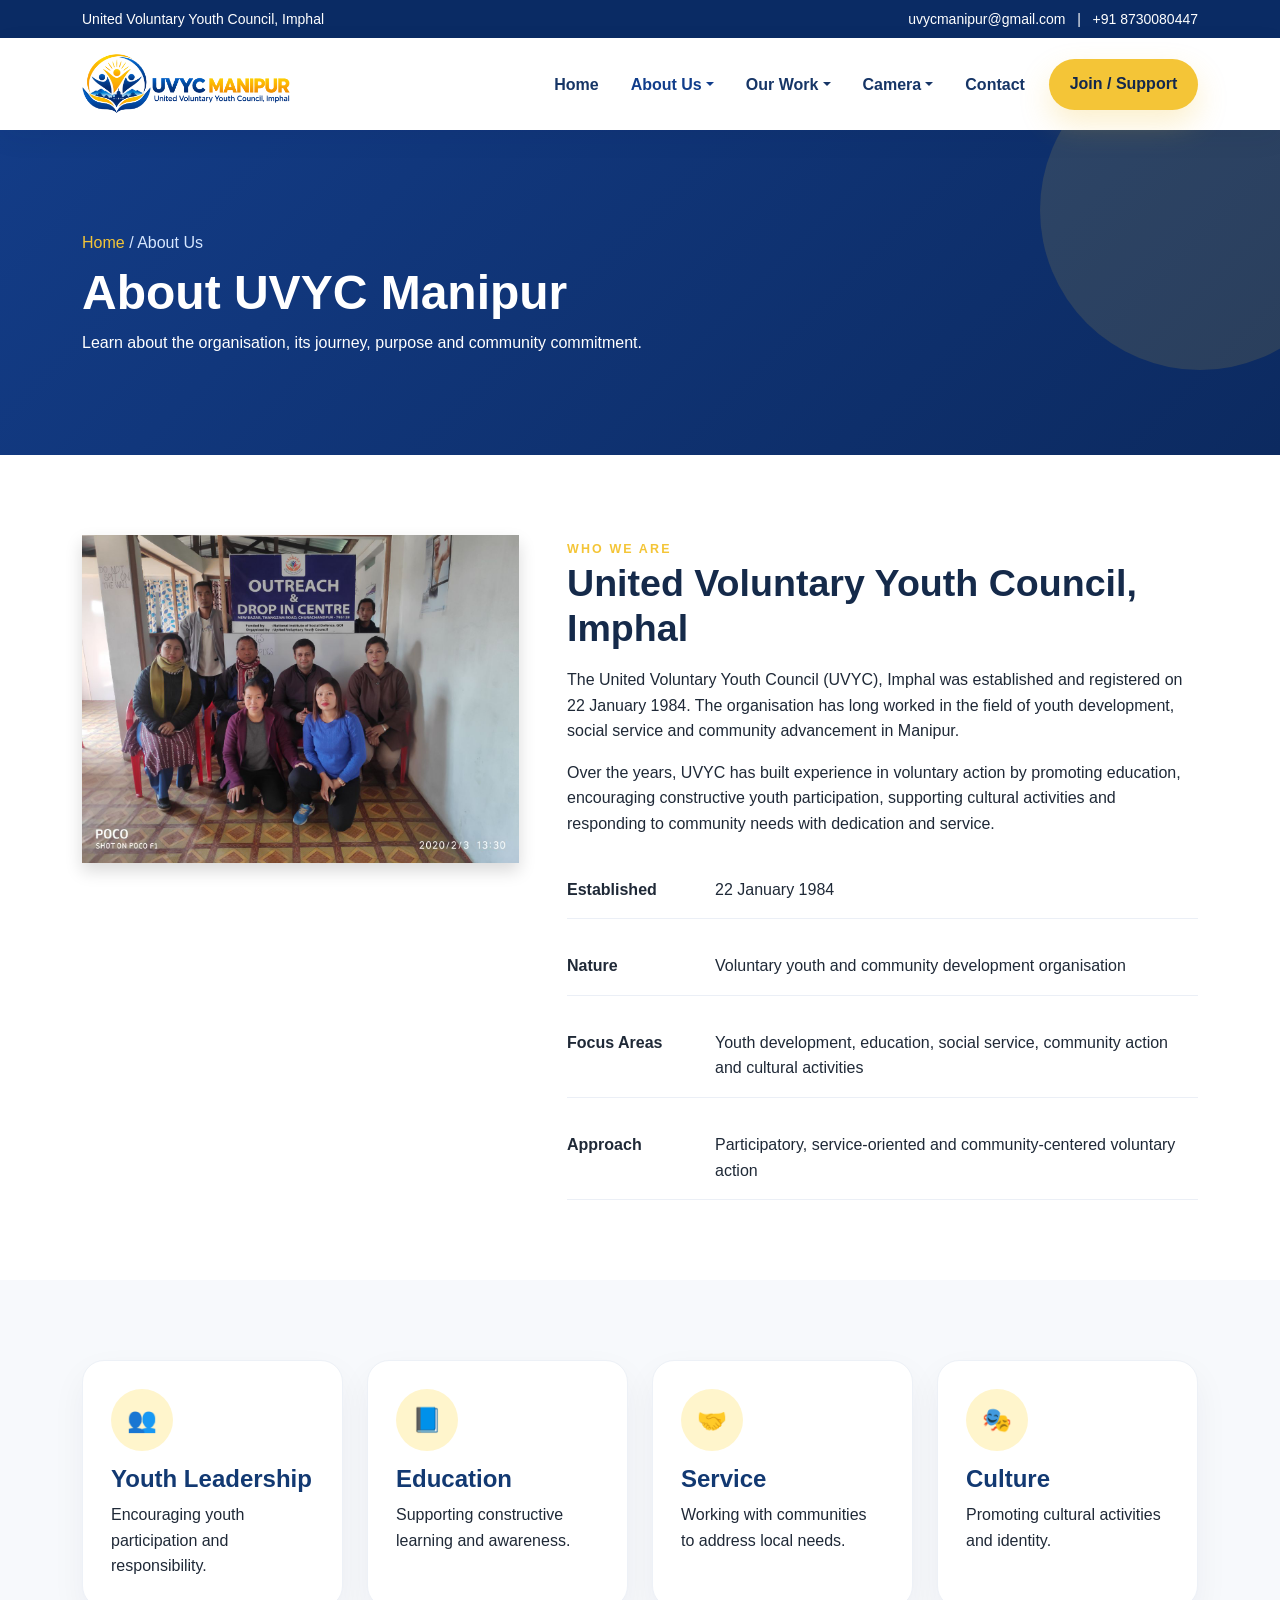
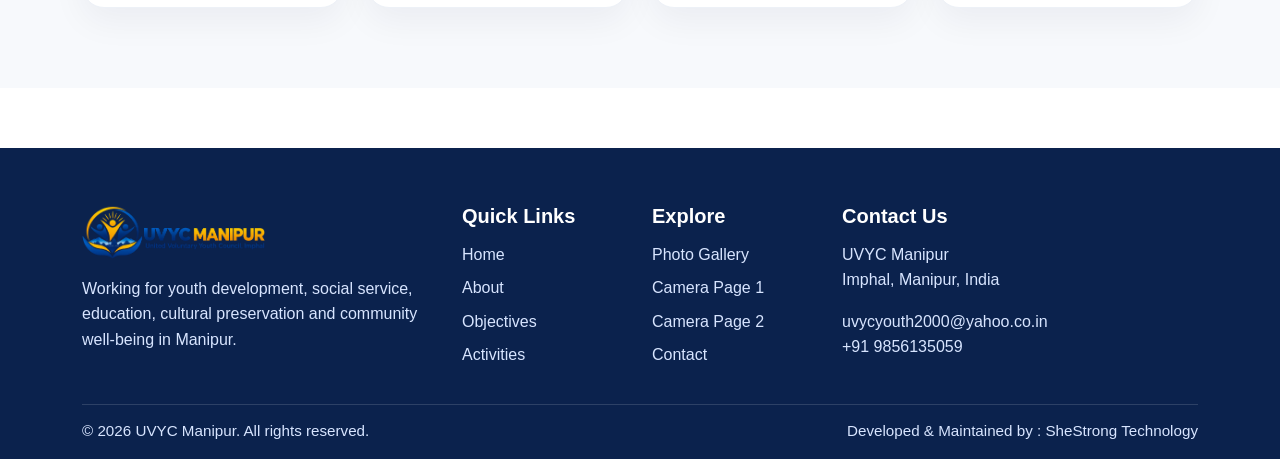
==== about.html @ 4964dfb7 "initial commit" ====
<!doctype html>
<html lang="en">
    <head>
        <title>About | UVYC Manipur</title>
        <meta charset="utf-8" />
        <meta name="viewport" content="width=device-width, initial-scale=1" />
        <link rel="icon" href="assets/images/uvyc-logo.png" />
        <link rel="stylesheet" href="assets/css/bootstrap.min.css" />
        <link rel="stylesheet" href="assets/css/style.css" />
    </head>
    <body>
        <div class="topbar py-2">
            <div class="container d-flex justify-content-between align-items-center flex-wrap gap-2">
                <div>United Voluntary Youth Council, Imphal</div>
                <div>
                    <a href="mailto:uvycmanipur@gmail.com">uvycmanipur@gmail.com</a> &nbsp; | &nbsp;
                    <a href="tel:+918730080447">+91 8730080447</a>
                </div>
            </div>
        </div>
        <nav class="navbar navbar-expand-lg sticky-top navbar-light">
            <div class="container">
                <a class="navbar-brand" href="index.html"
                    ><img src="assets/images/uvyc-logo.png" alt="UVYC Manipur"
                /></a>
                <button
                    class="navbar-toggler"
                    type="button"
                    data-bs-toggle="collapse"
                    data-bs-target="#mainNav"
                    aria-controls="mainNav"
                    aria-expanded="false"
                    aria-label="Toggle navigation"
                >
                    <span class="navbar-toggler-icon"></span>
                </button>
                <div class="collapse navbar-collapse" id="mainNav">
                    <ul class="navbar-nav ms-auto align-items-lg-center">
                        <li class="nav-item"><a class="nav-link" href="index.html">Home</a></li>
                        <li class="nav-item dropdown">
                            <a
                                class="nav-link dropdown-toggle active"
                                href="#"
                                id="aboutDropdown"
                                role="button"
                                data-bs-toggle="dropdown"
                                aria-expanded="false"
                                >About Us</a
                            >
                            <ul class="dropdown-menu" aria-labelledby="aboutDropdown">
                                <li><a class="dropdown-item active" href="about.html">About UVYC</a></li>
                                <li><a class="dropdown-item" href="objectives.html">Our Objectives</a></li>
                            </ul>
                        </li>
                        <li class="nav-item dropdown">
                            <a
                                class="nav-link dropdown-toggle"
                                href="#"
                                id="workDropdown"
                                role="button"
                                data-bs-toggle="dropdown"
                                aria-expanded="false"
                                >Our Work</a
                            >
                            <ul class="dropdown-menu" aria-labelledby="workDropdown">
                                <li><a class="dropdown-item" href="activities.html">Activities &amp; Projects</a></li>
                                <li><a class="dropdown-item" href="gallery.html">Photo Gallery</a></li>
                            </ul>
                        </li>
                        <li class="nav-item dropdown">
                            <a
                                class="nav-link dropdown-toggle"
                                href="#"
                                id="cameraDropdown"
                                role="button"
                                data-bs-toggle="dropdown"
                                aria-expanded="false"
                                >Camera</a
                            >
                            <ul class="dropdown-menu" aria-labelledby="cameraDropdown">
                                <li><a class="dropdown-item" href="camera-page-1.html">IRCA</a></li>
                                <li><a class="dropdown-item" href="camera-page-2.html">ODIC</a></li>
                            </ul>
                        </li>
                        <li class="nav-item"><a class="nav-link" href="contact.html">Contact</a></li>
                        <li class="nav-item ms-lg-2"><a class="btn btn-uvyc" href="contact.html">Join / Support</a></li>
                    </ul>
                </div>
            </div>
        </nav>
        <section class="inner-hero">
            <div class="container">
                <div class="breadcrumb-min mb-2"><a href="index.html">Home</a> / About Us</div>
                <h1>About UVYC Manipur</h1>
                <p class="mb-0 col-lg-8">
                    Learn about the organisation, its journey, purpose and community commitment.
                </p>
            </div>
        </section>
        <section class="section">
            <div class="container">
                <div class="row g-5 align-items-top">
                    <div class="col-lg-5">
                        <img src="assets/images/3_0.jpg" alt="About UVYC" class="img-fluid rounded-4 shadow" />
                    </div>
                    <div class="col-lg-7">
                        <div class="eyebrow">Who We Are</div>
                        <h2 class="section-title">United Voluntary Youth Council, Imphal</h2>
                        <p>
                            The United Voluntary Youth Council (UVYC), Imphal was established and registered on 22
                            January 1984. The organisation has long worked in the field of youth development, social
                            service and community advancement in Manipur.
                        </p>
                        <p>
                            Over the years, UVYC has built experience in voluntary action by promoting education,
                            encouraging constructive youth participation, supporting cultural activities and responding
                            to community needs with dedication and service.
                        </p>
                        <div class="table-like mt-4">
                            <div class="table-row">
                                <div><strong>Established</strong></div>
                                <div>22 January 1984</div>
                            </div>
                            <div class="table-row">
                                <div><strong>Nature</strong></div>
                                <div>Voluntary youth and community development organisation</div>
                            </div>
                            <div class="table-row">
                                <div><strong>Focus Areas</strong></div>
                                <div>
                                    Youth development, education, social service, community action and cultural
                                    activities
                                </div>
                            </div>
                            <div class="table-row">
                                <div><strong>Approach</strong></div>
                                <div>Participatory, service-oriented and community-centered voluntary action</div>
                            </div>
                        </div>
                    </div>
                </div>
            </div>
        </section>
        <section class="section section-light">
            <div class="container">
                <div class="row g-4">
                    <div class="col-md-6 col-lg-3">
                        <div class="info-box">
                            <div class="icon-badge">👥</div>
                            <h4>Youth Leadership</h4>
                            <p class="mb-0">Encouraging youth participation and responsibility.</p>
                        </div>
                    </div>
                    <div class="col-md-6 col-lg-3">
                        <div class="info-box">
                            <div class="icon-badge">📘</div>
                            <h4>Education</h4>
                            <p class="mb-0">Supporting constructive learning and awareness.</p>
                        </div>
                    </div>
                    <div class="col-md-6 col-lg-3">
                        <div class="info-box">
                            <div class="icon-badge">🤝</div>
                            <h4>Service</h4>
                            <p class="mb-0">Working with communities to address local needs.</p>
                        </div>
                    </div>
                    <div class="col-md-6 col-lg-3">
                        <div class="info-box">
                            <div class="icon-badge">🎭</div>
                            <h4>Culture</h4>
                            <p class="mb-0">Promoting cultural activities and identity.</p>
                        </div>
                    </div>
                </div>
            </div>
        </section>
        <footer class="footer">
            <div class="container">
                <div class="row g-4">
                    <div class="col-lg-4">
                        <img src="assets/images/uvyc-logo.png" alt="UVYC" class="logo" />
                        <p>
                            Working for youth development, social service, education, cultural preservation and
                            community well-being in Manipur.
                        </p>
                    </div>
                    <div class="col-6 col-lg-2">
                        <h5>Quick Links</h5>
                        <p class="mb-2"><a href="index.html">Home</a></p>
                        <p class="mb-2"><a href="about.html">About</a></p>
                        <p class="mb-2"><a href="objectives.html">Objectives</a></p>
                        <p class="mb-2"><a href="activities.html">Activities</a></p>
                    </div>
                    <div class="col-6 col-lg-2">
                        <h5>Explore</h5>
                        <p class="mb-2"><a href="gallery.html">Photo Gallery</a></p>
                        <p class="mb-2"><a href="camera-page-1.html">Camera Page 1</a></p>
                        <p class="mb-2"><a href="camera-page-2.html">Camera Page 2</a></p>
                        <p class="mb-2"><a href="contact.html">Contact</a></p>
                    </div>
                    <div class="col-lg-4">
                        <h5>Contact Us</h5>
                        <p>UVYC Manipur<br />Imphal, Manipur, India</p>
                        <p class="mb-0">
                            <a href="mailto:uvycyouth2000@yahoo.co.in">uvycyouth2000@yahoo.co.in</a><br /><a
                                href="tel:+919856135059"
                                >+91 9856135059</a
                            >
                        </p>
                    </div>
                </div>
                <div class="copyright">
                    <span>© <span id="year"></span> UVYC Manipur. All rights reserved.</span
                    ><span class="credit"
                        >Developed &amp; Maintained by :
                        <a href="https://shestrong.in/" target="_blank" rel="noopener">SheStrong Technology</a></span
                    >
                </div>
            </div>
        </footer>
        <script src="assets/js/bootstrap.bundle.min.js"></script>
        <script src="assets/js/site.js"></script>
    </body>
</html>
---- assets/css/style.css ----
:root{--uvyc-blue:#103d8b;--uvyc-blue-dark:#0a2b64;--uvyc-yellow:#f4c537;--uvyc-yellow-soft:#fff5cc;--uvyc-text:#1f2937;--uvyc-muted:#667085;--uvyc-bg:#f7f9fc;--uvyc-border:#d8e1f0;--uvyc-white:#ffffff;}
*{box-sizing:border-box}html{scroll-behavior:smooth}body{font-family:Arial,Helvetica,sans-serif;color:var(--uvyc-text);background:#fff;line-height:1.6}.topbar{background:var(--uvyc-blue-dark);color:#fff;font-size:14px}.topbar a{color:#fff;text-decoration:none}.navbar{background:#fff;box-shadow:0 8px 26px rgba(7,26,58,.06)}.navbar-brand img{height:66px;width:auto}.navbar-nav .nav-link{color:#163566!important;font-weight:700;padding:.9rem 1rem!important}.navbar-nav .nav-link.active,.navbar-nav .nav-link:hover{color:var(--uvyc-blue)!important}.btn-uvyc{background:var(--uvyc-yellow);border:0;color:#12274d;font-weight:800;padding:.85rem 1.3rem;border-radius:999px;box-shadow:0 14px 30px rgba(244,197,55,.25)}.btn-uvyc:hover{background:#f0bb0f;color:#13213b}.btn-uvyc-outline{border:2px solid var(--uvyc-blue);color:var(--uvyc-blue);background:#fff;font-weight:800;padding:.75rem 1.25rem;border-radius:999px}.btn-uvyc-outline:hover{background:var(--uvyc-blue);color:#fff}.hero-section{position:relative}.hero-section .carousel-item{height:650px;min-height:650px}.hero-slide{position:relative;width:100%;height:650px;background:#0e2b64;overflow:hidden}.hero-slide img{position:absolute;inset:0;width:100%;height:100%;object-fit:cover;object-position:center center}.hero-overlay{position:absolute;inset:0;background:linear-gradient(90deg,rgba(10,29,67,.88) 0%, rgba(16,61,139,.67) 32%, rgba(16,61,139,.20) 58%, rgba(16,61,139,0) 100%)}.hero-content{position:relative;z-index:2;max-width:630px;padding:110px 0;color:#fff}.eyebrow{display:inline-block;letter-spacing:.17em;font-size:.78rem;font-weight:800;text-transform:uppercase;color:var(--uvyc-yellow)}.hero-content h1{font-size:3.5rem;line-height:1.05;margin:.8rem 0 1rem;font-weight:900}.hero-content h1 span{color:var(--uvyc-yellow)}.hero-content p{font-size:1.1rem;max-width:580px}.carousel-indicators [data-bs-target]{width:11px;height:11px;border-radius:50%;border:0;background:#fff;opacity:.6}.carousel-indicators .active{background:var(--uvyc-yellow);opacity:1}.section{padding:80px 0}.section-light{background:var(--uvyc-bg)}.section-title{font-weight:900;color:#152a4a;font-size:2.35rem;margin-bottom:1rem}.section-subtitle{font-size:1.05rem;color:var(--uvyc-muted);max-width:720px}.feature-band{margin-top:-36px;position:relative;z-index:3}.feature-wrap{background:#fff;border-radius:22px;box-shadow:0 20px 40px rgba(13,38,76,.12);padding:18px 16px}.feature-item{display:flex;gap:12px;align-items:center;padding:16px;border-right:1px solid #ecf0f6}.feature-item:last-child{border-right:0}.feature-icon{width:54px;height:54px;border-radius:50%;background:var(--uvyc-yellow-soft);display:grid;place-items:center;color:var(--uvyc-blue);font-size:24px;font-weight:700}.split-photo{position:relative}.split-photo img{width:100%;border-radius:28px;object-fit:cover;min-height:430px;box-shadow:0 18px 42px rgba(12,36,72,.15)}.floating-card{position:absolute;right:-18px;bottom:26px;background:#fff;padding:18px 20px;border-radius:18px;box-shadow:0 15px 36px rgba(14,31,63,.14);max-width:260px}.info-box{background:#fff;border:1px solid #edf1f7;border-radius:22px;padding:28px;box-shadow:0 14px 34px rgba(7,26,58,.05);height:100%}.info-box h4{font-weight:800;color:#123972}.icon-badge{width:62px;height:62px;border-radius:50%;display:grid;place-items:center;background:var(--uvyc-yellow-soft);color:var(--uvyc-blue);font-weight:800;font-size:24px;margin-bottom:14px}.card-elevated{background:#fff;border:1px solid #ebf0f6;border-radius:24px;overflow:hidden;box-shadow:0 16px 34px rgba(7,26,58,.06);height:100%}.card-elevated img{width:100%;height:220px;object-fit:cover}.card-body .mini{font-size:.75rem;color:var(--uvyc-blue);font-weight:800;text-transform:uppercase;letter-spacing:.12em}.gallery-frame{background:#fff;border-radius:26px;padding:18px;box-shadow:0 18px 36px rgba(9,29,61,.09)}.gallery-main img{width:100%;height:470px;object-fit:cover;border-radius:18px}.thumb-strip{display:flex;gap:10px;overflow:auto;padding-top:14px}.thumb-strip button{border:0;background:none;padding:0;flex:0 0 110px}.thumb-strip img{width:110px;height:74px;object-fit:cover;border-radius:10px;border:3px solid transparent}.thumb-strip button.active img,.thumb-strip button:hover img{border-color:var(--uvyc-yellow)}.timeline{position:relative;padding-left:34px}.timeline:before{content:'';position:absolute;left:13px;top:0;bottom:0;width:4px;background:linear-gradient(var(--uvyc-yellow),var(--uvyc-blue))}.timeline-item{position:relative;padding:0 0 34px 26px}.timeline-item:before{content:'';position:absolute;left:-30px;top:8px;width:18px;height:18px;border-radius:50%;background:var(--uvyc-blue);border:4px solid var(--uvyc-yellow)}.timeline-step{font-size:.74rem;letter-spacing:.16em;text-transform:uppercase;color:var(--uvyc-blue);font-weight:900}.stats-band{background:linear-gradient(135deg,var(--uvyc-blue) 0%, var(--uvyc-blue-dark) 100%);color:#fff;border-radius:28px;padding:36px 28px;box-shadow:0 22px 42px rgba(9,29,61,.18)}.stat{text-align:center}.stat .num{font-size:2.2rem;font-weight:900;color:var(--uvyc-yellow)}.gallery-page .carousel-item img{height:520px;object-fit:cover;border-radius:20px}.gallery-thumbs .thumb-btn{border:0;background:none;padding:0}.gallery-thumbs img{width:120px;height:78px;object-fit:cover;border-radius:10px;border:3px solid transparent}.gallery-thumbs .active img{border-color:var(--uvyc-yellow)}.password-overlay{position:fixed;inset:0;background:linear-gradient(135deg,rgba(10,31,70,.86),rgba(16,61,139,.88));display:flex;align-items:center;justify-content:center;z-index:9999;padding:20px}.password-card{background:#fff;max-width:460px;width:100%;padding:32px;border-radius:24px;box-shadow:0 18px 42px rgba(7,26,58,.35)}.camera-grid .camera-box{background:#fff;border-radius:20px;padding:14px;box-shadow:0 16px 34px rgba(7,26,58,.08)}.camera-grid img{width:100%;height:260px;object-fit:cover;border-radius:14px}.footer{background:#0b224d;color:#d8e5ff;padding:56px 0 16px;margin-top:60px}.footer .logo{height:58px;width:auto;margin-bottom:14px}.footer h5{color:#fff;font-weight:800;margin-bottom:14px}.footer a{color:#d8e5ff;text-decoration:none}.footer a:hover{color:var(--uvyc-yellow)}.copyright{border-top:1px solid rgba(255,255,255,.14);margin-top:28px;padding-top:14px;font-size:.95rem;display:flex;justify-content:space-between;gap:12px;flex-wrap:wrap}.copyright .credit{margin-left:auto;text-align:right}.inner-hero{padding:100px 0;background:linear-gradient(135deg,#133c87,#0c2a60);color:#fff;position:relative;overflow:hidden}.inner-hero:after{content:'';position:absolute;right:-80px;top:-80px;width:320px;height:320px;border-radius:50%;background:rgba(244,197,55,.13)}.inner-hero h1{font-weight:900;font-size:3rem}.breadcrumb-min{color:#d6e7ff}.breadcrumb-min a{color:var(--uvyc-yellow);text-decoration:none}.contact-card{background:#fff;border-radius:22px;padding:28px;box-shadow:0 16px 34px rgba(7,26,58,.06);height:100%}.contact-card .label{font-size:.8rem;color:var(--uvyc-blue);font-weight:800;text-transform:uppercase;letter-spacing:.14em}.table-like{display:grid;gap:18px}.table-row{display:grid;grid-template-columns:130px 1fr;gap:18px;padding:16px 0;border-bottom:1px solid #ebeff6}@media (max-width:991px){.hero-section .carousel-item,.hero-slide{height:580px;min-height:580px}.hero-content{padding:96px 18px 70px}.hero-content h1{font-size:2.65rem}.feature-band{margin-top:18px}.feature-item{border-right:0;border-bottom:1px solid #eef2f7}.feature-item:last-child{border-bottom:0}.copyright{justify-content:center}.copyright .credit{margin-left:0;text-align:center}.navbar-brand img{height:54px}}@media (max-width:576px){.hero-section .carousel-item,.hero-slide{height:540px;min-height:540px}.hero-content h1{font-size:2.2rem}.section{padding:64px 0}.section-title{font-size:1.9rem}.gallery-main img{height:280px}.gallery-page .carousel-item img{height:280px}.thumb-strip button{flex-basis:88px}.thumb-strip img,.gallery-thumbs img{width:88px;height:62px}.split-photo img{min-height:320px}}

/* Dropdown navigation */
.navbar .dropdown-menu{border:0;border-radius:16px;padding:10px;min-width:220px;box-shadow:0 18px 40px rgba(7,26,58,.14);border-top:3px solid var(--uvyc-yellow)}
.navbar .dropdown-item{border-radius:10px;padding:.72rem .9rem;font-weight:700;color:#163566}
.navbar .dropdown-item:hover,.navbar .dropdown-item:focus{background:var(--uvyc-yellow-soft);color:var(--uvyc-blue)}
.navbar .dropdown-item.active,.navbar .dropdown-item:active{background:var(--uvyc-blue);color:#fff}
@media (min-width:992px){.navbar .dropdown:hover>.dropdown-menu{display:block;margin-top:0}.navbar .dropdown-toggle::after{transition:transform .2s ease}.navbar .dropdown:hover>.dropdown-toggle::after{transform:rotate(180deg)}}

/* Activity detail pages */
.activity-detail-hero{position:relative;min-height:460px;display:flex;align-items:end;overflow:hidden;background:var(--uvyc-blue-dark)}
.activity-detail-hero>img{position:absolute;inset:0;width:100%;height:100%;object-fit:cover}
.activity-detail-hero:after{content:"";position:absolute;inset:0;background:linear-gradient(90deg,rgba(6,28,67,.9),rgba(16,61,139,.54),rgba(16,61,139,.08))}
.activity-detail-hero .container{position:relative;z-index:2;padding-top:90px;padding-bottom:72px;color:#fff}
.activity-detail-hero h1{font-size:3.15rem;font-weight:900;max-width:780px}
.activity-detail-copy{background:#fff;border:1px solid #e7edf6;border-radius:24px;padding:32px;box-shadow:0 18px 40px rgba(7,26,58,.07)}
.activity-detail-copy .lead{font-size:1.2rem;color:#41506a}
.activity-gallery{background:var(--uvyc-bg)}
.activity-gallery .carousel-item img{width:100%;height:700px;object-fit:cover;border-radius:20px}
.activity-gallery-thumbs{display:flex;gap:12px;flex-wrap:wrap;justify-content:center;margin-top:16px}
.activity-gallery-thumbs button{border:0;background:transparent;padding:0}
.activity-gallery-thumbs img{width:120px;height:78px;object-fit:cover;border-radius:11px;border:3px solid transparent}
.activity-gallery-thumbs button.active img,.activity-gallery-thumbs button:hover img{border-color:var(--uvyc-yellow)}
.password-error{display:none;color:#b42318;background:#fef3f2;border:1px solid #fecdca;border-radius:10px;padding:10px 12px;margin-top:12px;font-size:.92rem}
@media(max-width:576px){.activity-detail-hero{min-height:390px}.activity-detail-hero h1{font-size:2.25rem}.activity-gallery .carousel-item img{height:290px}.activity-gallery-thumbs img{width:88px;height:60px}}
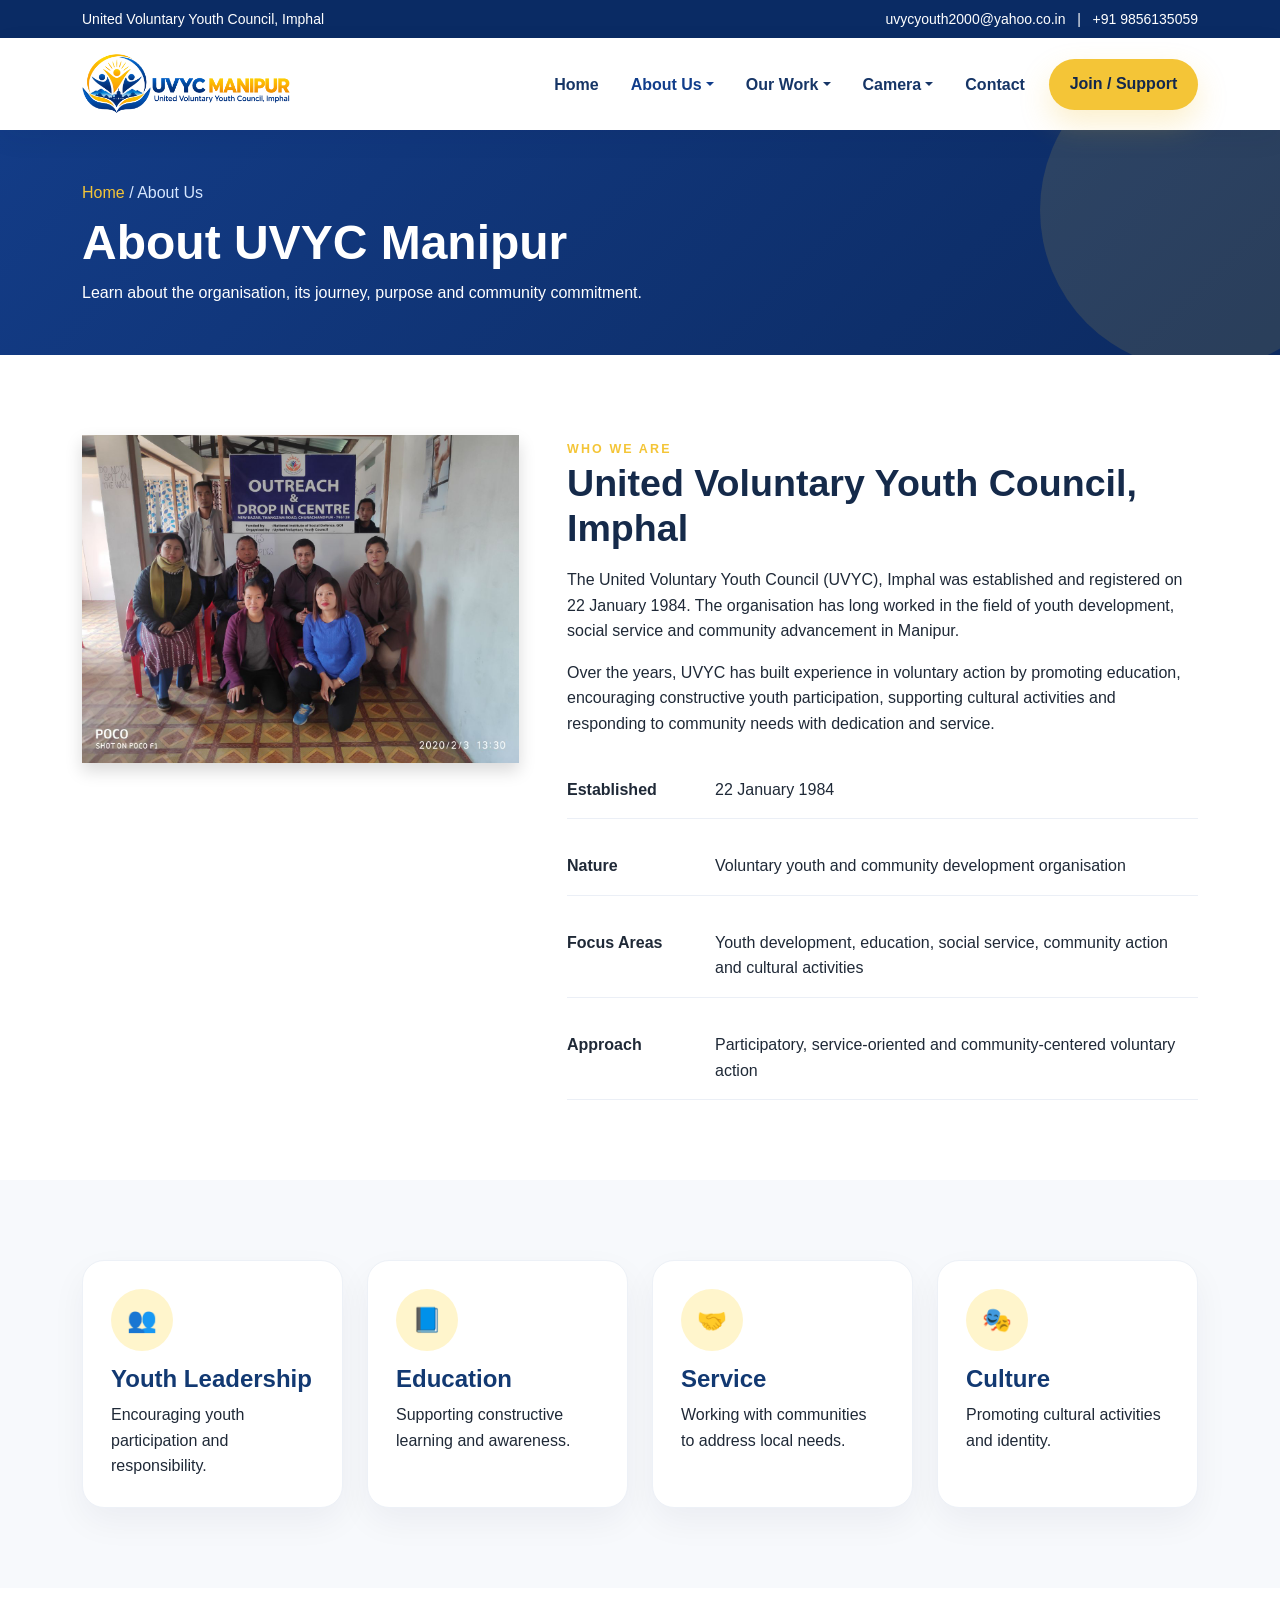
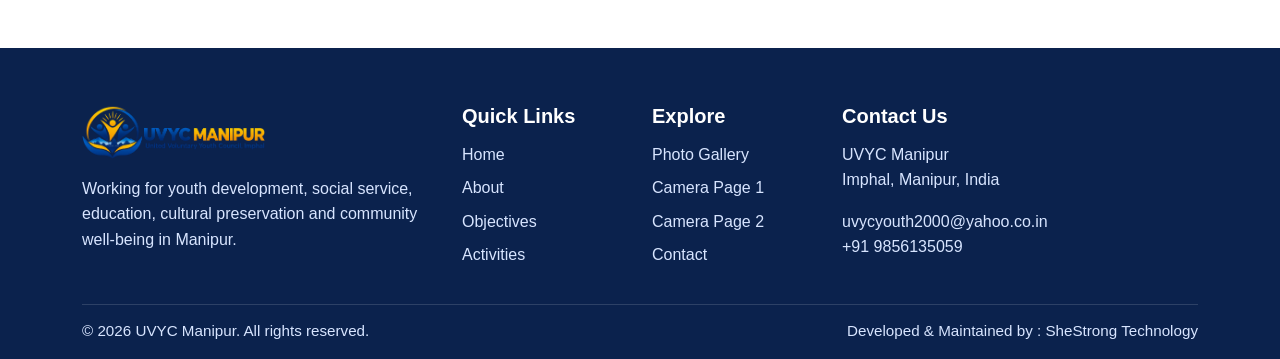
==== commit 12448392: "contact number updated" ====
--- a/about.html
+++ b/about.html
@@ -13,8 +13,8 @@
             <div class="container d-flex justify-content-between align-items-center flex-wrap gap-2">
                 <div>United Voluntary Youth Council, Imphal</div>
                 <div>
-                    <a href="mailto:uvycmanipur@gmail.com">uvycmanipur@gmail.com</a> &nbsp; | &nbsp;
-                    <a href="tel:+918730080447">+91 8730080447</a>
+                    <a href="mailto:uvycyouth2000@yahoo.co.in">uvycyouth2000@yahoo.co.in</a> &nbsp; | &nbsp;
+                    <a href="tel:+919856135059">+91 9856135059</a>
                 </div>
             </div>
         </div>
--- a/assets/css/style.css
+++ b/assets/css/style.css
@@ -1,6 +1,6 @@
 
 :root{--uvyc-blue:#103d8b;--uvyc-blue-dark:#0a2b64;--uvyc-yellow:#f4c537;--uvyc-yellow-soft:#fff5cc;--uvyc-text:#1f2937;--uvyc-muted:#667085;--uvyc-bg:#f7f9fc;--uvyc-border:#d8e1f0;--uvyc-white:#ffffff;}
-*{box-sizing:border-box}html{scroll-behavior:smooth}body{font-family:Arial,Helvetica,sans-serif;color:var(--uvyc-text);background:#fff;line-height:1.6}.topbar{background:var(--uvyc-blue-dark);color:#fff;font-size:14px}.topbar a{color:#fff;text-decoration:none}.navbar{background:#fff;box-shadow:0 8px 26px rgba(7,26,58,.06)}.navbar-brand img{height:66px;width:auto}.navbar-nav .nav-link{color:#163566!important;font-weight:700;padding:.9rem 1rem!important}.navbar-nav .nav-link.active,.navbar-nav .nav-link:hover{color:var(--uvyc-blue)!important}.btn-uvyc{background:var(--uvyc-yellow);border:0;color:#12274d;font-weight:800;padding:.85rem 1.3rem;border-radius:999px;box-shadow:0 14px 30px rgba(244,197,55,.25)}.btn-uvyc:hover{background:#f0bb0f;color:#13213b}.btn-uvyc-outline{border:2px solid var(--uvyc-blue);color:var(--uvyc-blue);background:#fff;font-weight:800;padding:.75rem 1.25rem;border-radius:999px}.btn-uvyc-outline:hover{background:var(--uvyc-blue);color:#fff}.hero-section{position:relative}.hero-section .carousel-item{height:650px;min-height:650px}.hero-slide{position:relative;width:100%;height:650px;background:#0e2b64;overflow:hidden}.hero-slide img{position:absolute;inset:0;width:100%;height:100%;object-fit:cover;object-position:center center}.hero-overlay{position:absolute;inset:0;background:linear-gradient(90deg,rgba(10,29,67,.88) 0%, rgba(16,61,139,.67) 32%, rgba(16,61,139,.20) 58%, rgba(16,61,139,0) 100%)}.hero-content{position:relative;z-index:2;max-width:630px;padding:110px 0;color:#fff}.eyebrow{display:inline-block;letter-spacing:.17em;font-size:.78rem;font-weight:800;text-transform:uppercase;color:var(--uvyc-yellow)}.hero-content h1{font-size:3.5rem;line-height:1.05;margin:.8rem 0 1rem;font-weight:900}.hero-content h1 span{color:var(--uvyc-yellow)}.hero-content p{font-size:1.1rem;max-width:580px}.carousel-indicators [data-bs-target]{width:11px;height:11px;border-radius:50%;border:0;background:#fff;opacity:.6}.carousel-indicators .active{background:var(--uvyc-yellow);opacity:1}.section{padding:80px 0}.section-light{background:var(--uvyc-bg)}.section-title{font-weight:900;color:#152a4a;font-size:2.35rem;margin-bottom:1rem}.section-subtitle{font-size:1.05rem;color:var(--uvyc-muted);max-width:720px}.feature-band{margin-top:-36px;position:relative;z-index:3}.feature-wrap{background:#fff;border-radius:22px;box-shadow:0 20px 40px rgba(13,38,76,.12);padding:18px 16px}.feature-item{display:flex;gap:12px;align-items:center;padding:16px;border-right:1px solid #ecf0f6}.feature-item:last-child{border-right:0}.feature-icon{width:54px;height:54px;border-radius:50%;background:var(--uvyc-yellow-soft);display:grid;place-items:center;color:var(--uvyc-blue);font-size:24px;font-weight:700}.split-photo{position:relative}.split-photo img{width:100%;border-radius:28px;object-fit:cover;min-height:430px;box-shadow:0 18px 42px rgba(12,36,72,.15)}.floating-card{position:absolute;right:-18px;bottom:26px;background:#fff;padding:18px 20px;border-radius:18px;box-shadow:0 15px 36px rgba(14,31,63,.14);max-width:260px}.info-box{background:#fff;border:1px solid #edf1f7;border-radius:22px;padding:28px;box-shadow:0 14px 34px rgba(7,26,58,.05);height:100%}.info-box h4{font-weight:800;color:#123972}.icon-badge{width:62px;height:62px;border-radius:50%;display:grid;place-items:center;background:var(--uvyc-yellow-soft);color:var(--uvyc-blue);font-weight:800;font-size:24px;margin-bottom:14px}.card-elevated{background:#fff;border:1px solid #ebf0f6;border-radius:24px;overflow:hidden;box-shadow:0 16px 34px rgba(7,26,58,.06);height:100%}.card-elevated img{width:100%;height:220px;object-fit:cover}.card-body .mini{font-size:.75rem;color:var(--uvyc-blue);font-weight:800;text-transform:uppercase;letter-spacing:.12em}.gallery-frame{background:#fff;border-radius:26px;padding:18px;box-shadow:0 18px 36px rgba(9,29,61,.09)}.gallery-main img{width:100%;height:470px;object-fit:cover;border-radius:18px}.thumb-strip{display:flex;gap:10px;overflow:auto;padding-top:14px}.thumb-strip button{border:0;background:none;padding:0;flex:0 0 110px}.thumb-strip img{width:110px;height:74px;object-fit:cover;border-radius:10px;border:3px solid transparent}.thumb-strip button.active img,.thumb-strip button:hover img{border-color:var(--uvyc-yellow)}.timeline{position:relative;padding-left:34px}.timeline:before{content:'';position:absolute;left:13px;top:0;bottom:0;width:4px;background:linear-gradient(var(--uvyc-yellow),var(--uvyc-blue))}.timeline-item{position:relative;padding:0 0 34px 26px}.timeline-item:before{content:'';position:absolute;left:-30px;top:8px;width:18px;height:18px;border-radius:50%;background:var(--uvyc-blue);border:4px solid var(--uvyc-yellow)}.timeline-step{font-size:.74rem;letter-spacing:.16em;text-transform:uppercase;color:var(--uvyc-blue);font-weight:900}.stats-band{background:linear-gradient(135deg,var(--uvyc-blue) 0%, var(--uvyc-blue-dark) 100%);color:#fff;border-radius:28px;padding:36px 28px;box-shadow:0 22px 42px rgba(9,29,61,.18)}.stat{text-align:center}.stat .num{font-size:2.2rem;font-weight:900;color:var(--uvyc-yellow)}.gallery-page .carousel-item img{height:520px;object-fit:cover;border-radius:20px}.gallery-thumbs .thumb-btn{border:0;background:none;padding:0}.gallery-thumbs img{width:120px;height:78px;object-fit:cover;border-radius:10px;border:3px solid transparent}.gallery-thumbs .active img{border-color:var(--uvyc-yellow)}.password-overlay{position:fixed;inset:0;background:linear-gradient(135deg,rgba(10,31,70,.86),rgba(16,61,139,.88));display:flex;align-items:center;justify-content:center;z-index:9999;padding:20px}.password-card{background:#fff;max-width:460px;width:100%;padding:32px;border-radius:24px;box-shadow:0 18px 42px rgba(7,26,58,.35)}.camera-grid .camera-box{background:#fff;border-radius:20px;padding:14px;box-shadow:0 16px 34px rgba(7,26,58,.08)}.camera-grid img{width:100%;height:260px;object-fit:cover;border-radius:14px}.footer{background:#0b224d;color:#d8e5ff;padding:56px 0 16px;margin-top:60px}.footer .logo{height:58px;width:auto;margin-bottom:14px}.footer h5{color:#fff;font-weight:800;margin-bottom:14px}.footer a{color:#d8e5ff;text-decoration:none}.footer a:hover{color:var(--uvyc-yellow)}.copyright{border-top:1px solid rgba(255,255,255,.14);margin-top:28px;padding-top:14px;font-size:.95rem;display:flex;justify-content:space-between;gap:12px;flex-wrap:wrap}.copyright .credit{margin-left:auto;text-align:right}.inner-hero{padding:100px 0;background:linear-gradient(135deg,#133c87,#0c2a60);color:#fff;position:relative;overflow:hidden}.inner-hero:after{content:'';position:absolute;right:-80px;top:-80px;width:320px;height:320px;border-radius:50%;background:rgba(244,197,55,.13)}.inner-hero h1{font-weight:900;font-size:3rem}.breadcrumb-min{color:#d6e7ff}.breadcrumb-min a{color:var(--uvyc-yellow);text-decoration:none}.contact-card{background:#fff;border-radius:22px;padding:28px;box-shadow:0 16px 34px rgba(7,26,58,.06);height:100%}.contact-card .label{font-size:.8rem;color:var(--uvyc-blue);font-weight:800;text-transform:uppercase;letter-spacing:.14em}.table-like{display:grid;gap:18px}.table-row{display:grid;grid-template-columns:130px 1fr;gap:18px;padding:16px 0;border-bottom:1px solid #ebeff6}@media (max-width:991px){.hero-section .carousel-item,.hero-slide{height:580px;min-height:580px}.hero-content{padding:96px 18px 70px}.hero-content h1{font-size:2.65rem}.feature-band{margin-top:18px}.feature-item{border-right:0;border-bottom:1px solid #eef2f7}.feature-item:last-child{border-bottom:0}.copyright{justify-content:center}.copyright .credit{margin-left:0;text-align:center}.navbar-brand img{height:54px}}@media (max-width:576px){.hero-section .carousel-item,.hero-slide{height:540px;min-height:540px}.hero-content h1{font-size:2.2rem}.section{padding:64px 0}.section-title{font-size:1.9rem}.gallery-main img{height:280px}.gallery-page .carousel-item img{height:280px}.thumb-strip button{flex-basis:88px}.thumb-strip img,.gallery-thumbs img{width:88px;height:62px}.split-photo img{min-height:320px}}
+*{box-sizing:border-box}html{scroll-behavior:smooth}body{font-family:Arial,Helvetica,sans-serif;color:var(--uvyc-text);background:#fff;line-height:1.6}.topbar{background:var(--uvyc-blue-dark);color:#fff;font-size:14px}.topbar a{color:#fff;text-decoration:none}.navbar{background:#fff;box-shadow:0 8px 26px rgba(7,26,58,.06)}.navbar-brand img{height:66px;width:auto}.navbar-nav .nav-link{color:#163566!important;font-weight:700;padding:.9rem 1rem!important}.navbar-nav .nav-link.active,.navbar-nav .nav-link:hover{color:var(--uvyc-blue)!important}.btn-uvyc{background:var(--uvyc-yellow);border:0;color:#12274d;font-weight:800;padding:.85rem 1.3rem;border-radius:999px;box-shadow:0 14px 30px rgba(244,197,55,.25)}.btn-uvyc:hover{background:#f0bb0f;color:#13213b}.btn-uvyc-outline{border:2px solid var(--uvyc-blue);color:var(--uvyc-blue);background:#fff;font-weight:800;padding:.75rem 1.25rem;border-radius:999px}.btn-uvyc-outline:hover{background:var(--uvyc-blue);color:#fff}.hero-section{position:relative}.hero-section .carousel-item{height:650px;min-height:650px}.hero-slide{position:relative;width:100%;height:650px;background:#0e2b64;overflow:hidden}.hero-slide img{position:absolute;inset:0;width:100%;height:100%;object-fit:cover;object-position:center center}.hero-overlay{position:absolute;inset:0;background:linear-gradient(90deg,rgba(10,29,67,.88) 0%, rgba(16,61,139,.67) 32%, rgba(16,61,139,.20) 58%, rgba(16,61,139,0) 100%)}.hero-content{position:relative;z-index:2;max-width:630px;padding:110px 0;color:#fff}.eyebrow{display:inline-block;letter-spacing:.17em;font-size:.78rem;font-weight:800;text-transform:uppercase;color:var(--uvyc-yellow)}.hero-content h1{font-size:3.5rem;line-height:1.05;margin:.8rem 0 1rem;font-weight:900}.hero-content h1 span{color:var(--uvyc-yellow)}.hero-content p{font-size:1.1rem;max-width:580px}.carousel-indicators [data-bs-target]{width:11px;height:11px;border-radius:50%;border:0;background:#fff;opacity:.6}.carousel-indicators .active{background:var(--uvyc-yellow);opacity:1}.section{padding:80px 0}.section-light{background:var(--uvyc-bg)}.section-title{font-weight:900;color:#152a4a;font-size:2.35rem;margin-bottom:1rem}.section-subtitle{font-size:1.05rem;color:var(--uvyc-muted);max-width:720px}.feature-band{margin-top:-36px;position:relative;z-index:3}.feature-wrap{background:#fff;border-radius:22px;box-shadow:0 20px 40px rgba(13,38,76,.12);padding:18px 16px}.feature-item{display:flex;gap:12px;align-items:center;padding:16px;border-right:1px solid #ecf0f6}.feature-item:last-child{border-right:0}.feature-icon{width:54px;height:54px;border-radius:50%;background:var(--uvyc-yellow-soft);display:grid;place-items:center;color:var(--uvyc-blue);font-size:24px;font-weight:700}.split-photo{position:relative}.split-photo img{width:100%;border-radius:28px;object-fit:cover;min-height:430px;box-shadow:0 18px 42px rgba(12,36,72,.15)}.floating-card{position:absolute;right:-18px;bottom:26px;background:#fff;padding:18px 20px;border-radius:18px;box-shadow:0 15px 36px rgba(14,31,63,.14);max-width:260px}.info-box{background:#fff;border:1px solid #edf1f7;border-radius:22px;padding:28px;box-shadow:0 14px 34px rgba(7,26,58,.05);height:100%}.info-box h4{font-weight:800;color:#123972}.icon-badge{width:62px;height:62px;border-radius:50%;display:grid;place-items:center;background:var(--uvyc-yellow-soft);color:var(--uvyc-blue);font-weight:800;font-size:24px;margin-bottom:14px}.card-elevated{background:#fff;border:1px solid #ebf0f6;border-radius:24px;overflow:hidden;box-shadow:0 16px 34px rgba(7,26,58,.06);height:100%}.card-elevated img{width:100%;height:220px;object-fit:cover}.card-body .mini{font-size:.75rem;color:var(--uvyc-blue);font-weight:800;text-transform:uppercase;letter-spacing:.12em}.gallery-frame{background:#fff;border-radius:26px;padding:18px;box-shadow:0 18px 36px rgba(9,29,61,.09)}.gallery-main img{width:100%;height:470px;object-fit:cover;border-radius:18px}.thumb-strip{display:flex;gap:10px;overflow:auto;padding-top:14px}.thumb-strip button{border:0;background:none;padding:0;flex:0 0 110px}.thumb-strip img{width:110px;height:74px;object-fit:cover;border-radius:10px;border:3px solid transparent}.thumb-strip button.active img,.thumb-strip button:hover img{border-color:var(--uvyc-yellow)}.timeline{position:relative;padding-left:34px}.timeline:before{content:'';position:absolute;left:13px;top:0;bottom:0;width:4px;background:linear-gradient(var(--uvyc-yellow),var(--uvyc-blue))}.timeline-item{position:relative;padding:0 0 34px 26px}.timeline-item:before{content:'';position:absolute;left:-30px;top:8px;width:18px;height:18px;border-radius:50%;background:var(--uvyc-blue);border:4px solid var(--uvyc-yellow)}.timeline-step{font-size:.74rem;letter-spacing:.16em;text-transform:uppercase;color:var(--uvyc-blue);font-weight:900}.stats-band{background:linear-gradient(135deg,var(--uvyc-blue) 0%, var(--uvyc-blue-dark) 100%);color:#fff;border-radius:28px;padding:36px 28px;box-shadow:0 22px 42px rgba(9,29,61,.18)}.stat{text-align:center}.stat .num{font-size:2.2rem;font-weight:900;color:var(--uvyc-yellow)}.gallery-page .carousel-item img{height:520px;object-fit:cover;border-radius:20px}.gallery-thumbs .thumb-btn{border:0;background:none;padding:0}.gallery-thumbs img{width:120px;height:78px;object-fit:cover;border-radius:10px;border:3px solid transparent}.gallery-thumbs .active img{border-color:var(--uvyc-yellow)}.password-overlay{position:fixed;inset:0;background:linear-gradient(135deg,rgba(10,31,70,.86),rgba(16,61,139,.88));display:flex;align-items:center;justify-content:center;z-index:9999;padding:20px}.password-card{background:#fff;max-width:460px;width:100%;padding:32px;border-radius:24px;box-shadow:0 18px 42px rgba(7,26,58,.35)}.camera-grid .camera-box{background:#fff;border-radius:20px;padding:14px;box-shadow:0 16px 34px rgba(7,26,58,.08)}.camera-grid img{width:100%;height:260px;object-fit:cover;border-radius:14px}.footer{background:#0b224d;color:#d8e5ff;padding:56px 0 16px;margin-top:60px}.footer .logo{height:58px;width:auto;margin-bottom:14px}.footer h5{color:#fff;font-weight:800;margin-bottom:14px}.footer a{color:#d8e5ff;text-decoration:none}.footer a:hover{color:var(--uvyc-yellow)}.copyright{border-top:1px solid rgba(255,255,255,.14);margin-top:28px;padding-top:14px;font-size:.95rem;display:flex;justify-content:space-between;gap:12px;flex-wrap:wrap}.copyright .credit{margin-left:auto;text-align:right}.inner-hero{padding:50px 0;background:linear-gradient(135deg,#133c87,#0c2a60);color:#fff;position:relative;overflow:hidden}.inner-hero:after{content:'';position:absolute;right:-80px;top:-80px;width:320px;height:320px;border-radius:50%;background:rgba(244,197,55,.13)}.inner-hero h1{font-weight:900;font-size:3rem}.breadcrumb-min{color:#d6e7ff}.breadcrumb-min a{color:var(--uvyc-yellow);text-decoration:none}.contact-card{background:#fff;border-radius:22px;padding:28px;box-shadow:0 16px 34px rgba(7,26,58,.06);height:100%}.contact-card .label{font-size:.8rem;color:var(--uvyc-blue);font-weight:800;text-transform:uppercase;letter-spacing:.14em}.table-like{display:grid;gap:18px}.table-row{display:grid;grid-template-columns:130px 1fr;gap:18px;padding:16px 0;border-bottom:1px solid #ebeff6}@media (max-width:991px){.hero-section .carousel-item,.hero-slide{height:580px;min-height:580px}.hero-content{padding:96px 18px 70px}.hero-content h1{font-size:2.65rem}.feature-band{margin-top:18px}.feature-item{border-right:0;border-bottom:1px solid #eef2f7}.feature-item:last-child{border-bottom:0}.copyright{justify-content:center}.copyright .credit{margin-left:0;text-align:center}.navbar-brand img{height:54px}}@media (max-width:576px){.hero-section .carousel-item,.hero-slide{height:540px;min-height:540px}.hero-content h1{font-size:2.2rem}.section{padding:64px 0}.section-title{font-size:1.9rem}.gallery-main img{height:280px}.gallery-page .carousel-item img{height:280px}.thumb-strip button{flex-basis:88px}.thumb-strip img,.gallery-thumbs img{width:88px;height:62px}.split-photo img{min-height:320px}}
 
 /* Dropdown navigation */
 .navbar .dropdown-menu{border:0;border-radius:16px;padding:10px;min-width:220px;box-shadow:0 18px 40px rgba(7,26,58,.14);border-top:3px solid var(--uvyc-yellow)}
